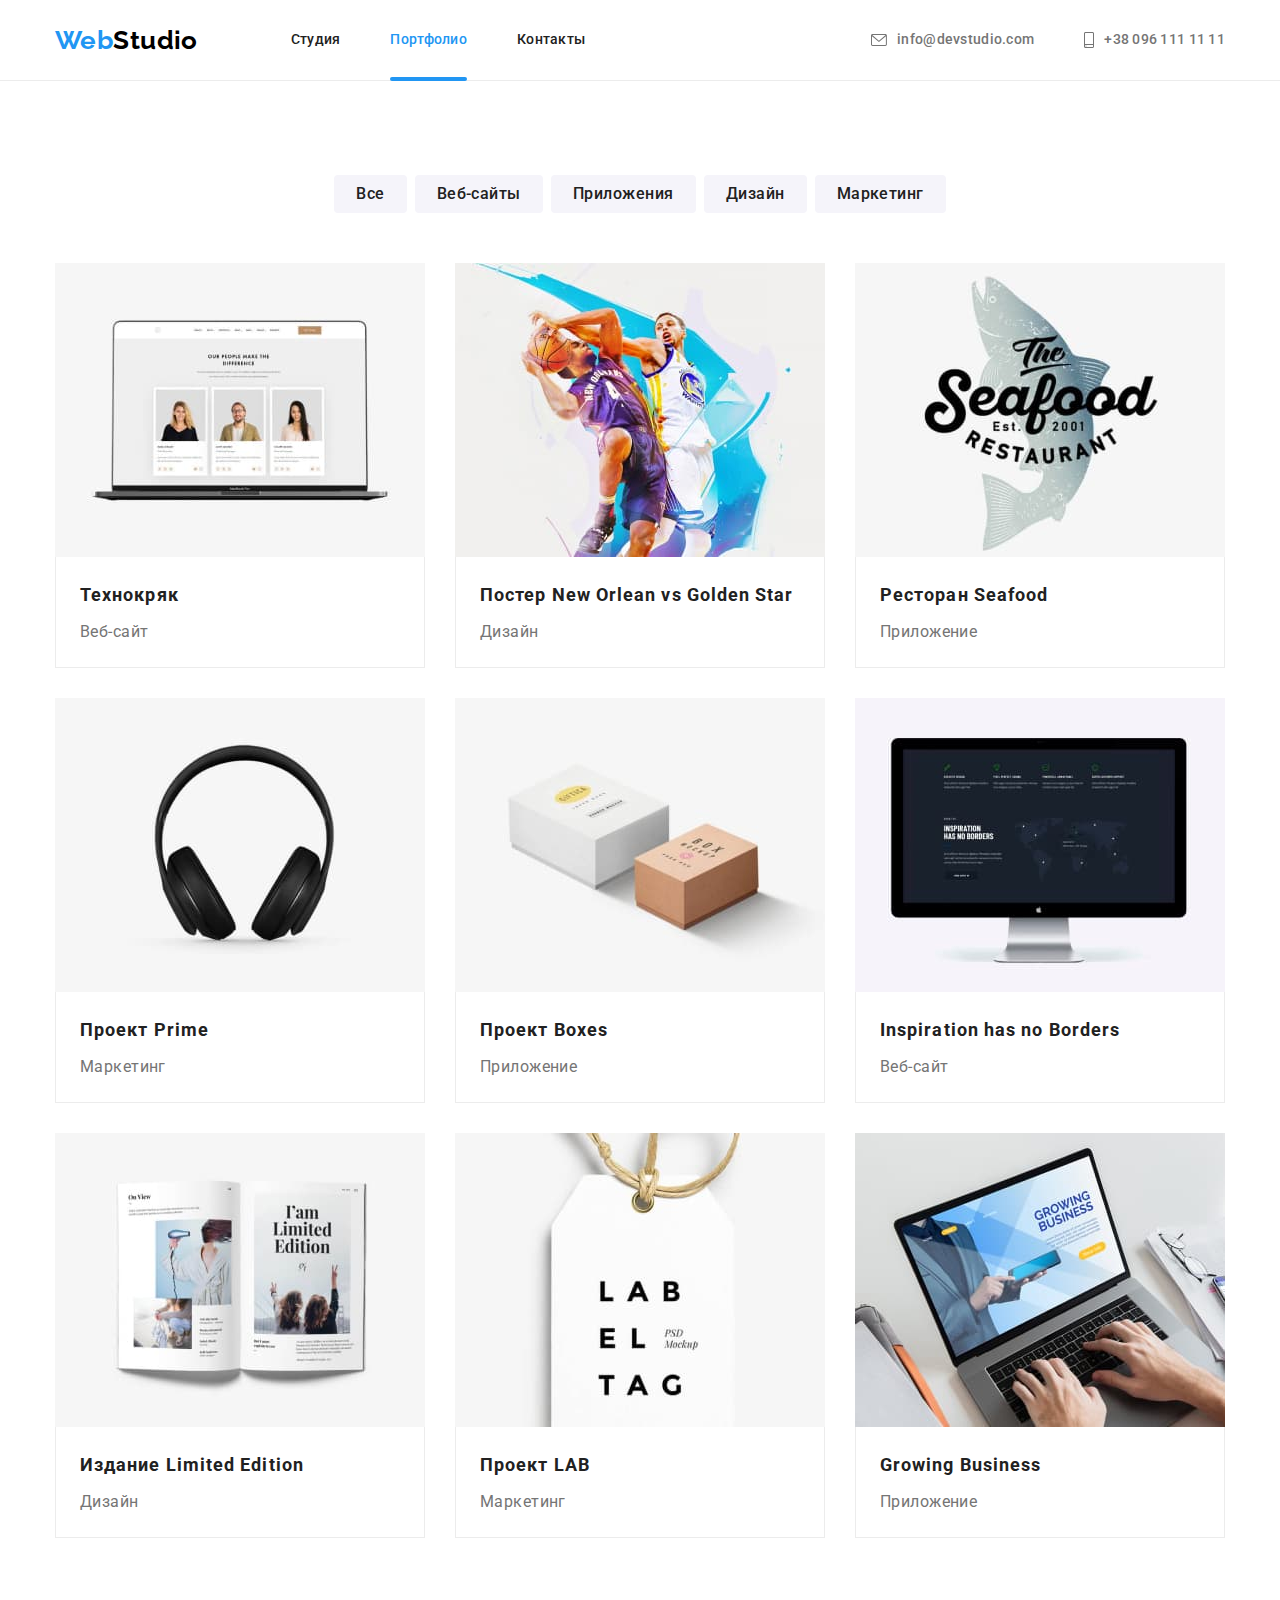
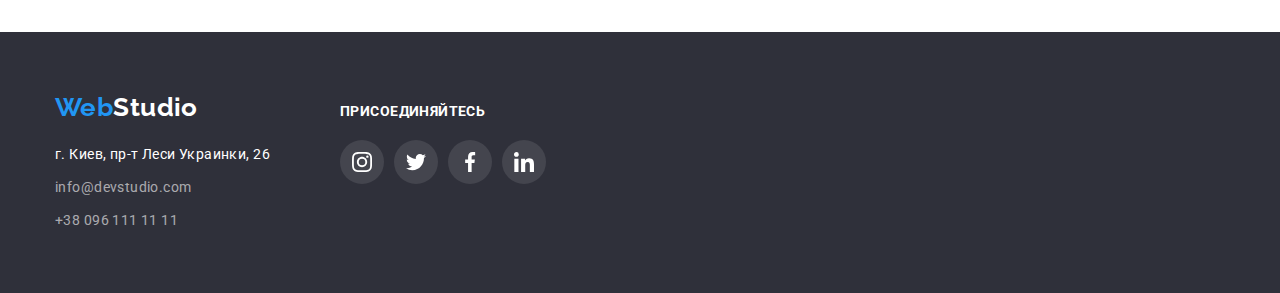
==== portfolio.html @ 558cffa9 "Main" ====
<!DOCTYPE html>
<html lang="ru">
  <head>
    <meta charset="UTF-8" />
    <meta http-equiv="X-UA-Compatible" content="IE=edge" />
    <meta name="viewport" content="width=device-width, initial-scale=1.0" />
    <title>Портфолио</title>
    <link
      rel="stylesheet"
      href="https://cdn.jsdelivr.net/npm/modern-normalize@1.1.0/modern-normalize.min.css"
    />
    <link rel="preconnect" href="https://fonts.googleapis.com" />
    <link rel="preconnect" href="https://fonts.gstatic.com" crossorigin />
    <link
      href="https://fonts.googleapis.com/css2?family=Raleway:wght@700&family=Roboto:wght@400;500;700;900&display=swap"
      rel="stylesheet"
    />
    <link rel="stylesheet" href="./css/styles.css" />
  </head>
  <body>
    <header class="header">
      <div class="head-wrapper container">
        <nav class="nav">
          <a class="logo" href="./index.html" lang="en"><span class="logo-web">Web</span>Studio</a>
          <ul class="menu-list list">
            <li class="menu-item">
              <a class="menu-link link" href="./index.html">Студия</a>
            </li>
            <li class="menu-item">
              <a class="menu-link link current" href="./portfolio.html">Портфолио</a>
            </li>
            <li class="menu-item"><a class="menu-link link" href="#">Контакты</a></li>
          </ul>
        </nav>
        <ul class="contact-list list">
          <li class="contact-item">
            <a class="contact-link link" href="mailto:info@devstudio.com"
              ><svg class="contact-link-icon" width="16" height="12">
                <use href="./images/sprite.svg#envelope"></use>
              </svg>
              info@devstudio.com</a
            >
          </li>
          <li class="contact-item">
            <a class="contact-link link" href="tel:+380961111111"
              ><svg class="contact-link-icon" width="10" height="16">
                <use href="./images/sprite.svg#smartphone"></use>
              </svg>
              +38 096 111 11 11</a
            >
          </li>
        </ul>
      </div>
    </header>
    <main>
      <section class="portfolio section">
        <div class="container">
          <h1 class="visually-hidden">Портфолио</h1>
          <ul class="portfolio-btn-list list">
            <li class="btn-list-item"><button class="portfolio-btn" type="button">Все</button></li>
            <li class="btn-list-item">
              <button class="portfolio-btn" type="button">Веб-сайты</button>
            </li>
            <li class="btn-list-item">
              <button class="portfolio-btn" type="button">Приложения</button>
            </li>
            <li class="btn-list-item">
              <button class="portfolio-btn" type="button">Дизайн</button>
            </li>
            <li class="btn-list-item">
              <button class="portfolio-btn" type="button">Маркетинг</button>
            </li>
          </ul>
          <ul class="portfolio-list list">
            <li class="portfolio-list-item">
              <a href="#" class="portfolio-link link"
                ><div class="portfolio-img-wrapper"><img
                  class="portfolio-img"
                  src="./images/section-portfolio/portfolio1.jpg"
                  alt="Технокряк"
                  height="294"
                  width="370"
                /><p class="img-overlay-text">Ресурс пропонує комплексні пропозиції з різним рівнем функціоналу та сервісів. Все це дозволить відвідувачу отримати вичерпні відомості про компанію чи приватну особу.</p></div>
                <div class="portfolio-item-wrapper">
                  <h2 class="portfolio-heading">Технокряк</h2>
                  <p class="portfolio-descr">Веб-сайт</p>
                </div></a
              >
            </li>
            <li class="portfolio-list-item">
              <a href="#" class="portfolio-link link"
                ><div class="portfolio-img-wrapper"><img
                  class="portfolio-img"
                  lang="en"
                  src="./images/section-portfolio/portfolio2.jpg"
                  alt="poster New Orlean vs
            Golden Star"
                  height="294"
                  width="370"
                /><p class="img-overlay-text">Ресурс пропонує комплексні пропозиції з різним рівнем функціоналу та сервісів. Все це дозволить відвідувачу отримати вичерпні відомості про компанію чи приватну особу.</p></div>
                <div class="portfolio-item-wrapper">
                  <h2 lang="en" class="portfolio-heading">Постер New Orlean vs Golden Star</h2>
                  <p class="portfolio-descr">Дизайн</p>
                </div></a
              >
            </li>
            <li class="portfolio-list-item">
              <a href="#" class="portfolio-link link"
                ><div class="portfolio-img-wrapper"><img
                  class="portfolio-img"
                  src="./images/section-portfolio/portfolio3.jpg"
                  alt="Ресторан сифуд"
                  height="294"
                  width="370"
                /><p class="img-overlay-text">Ресурс пропонує комплексні пропозиції з різним рівнем функціоналу та сервісів. Все це дозволить відвідувачу отримати вичерпні відомості про компанію чи приватну особу.</p></div>
                <div class="portfolio-item-wrapper">
                  <h2 lang="en" class="portfolio-heading">Ресторан Seafood</h2>
                  <p class="portfolio-descr">Приложение</p>
                </div></a
              >
            </li>
            <li class="portfolio-list-item">
              <a href="#" class="portfolio-link link"
                ><div class="portfolio-img-wrapper"><img
                  class="portfolio-img"
                  src="./images/section-portfolio/portfolio4.jpg"
                  alt="Проект прайм"
                  height="294"
                  width="370"
                /><p class="img-overlay-text">Ресурс пропонує комплексні пропозиції з різним рівнем функціоналу та сервісів. Все це дозволить відвідувачу отримати вичерпні відомості про компанію чи приватну особу.</p></div>
                <div class="portfolio-item-wrapper">
                  <h2 lang="en" class="portfolio-heading">Проект Prime</h2>
                  <p class="portfolio-descr">Маркетинг</p>
                </div></a
              >
            </li>
            <li class="portfolio-list-item">
              <a href="#" class="portfolio-link link"
                ><div class="portfolio-img-wrapper"><img
                  class="portfolio-img"
                  src="./images/section-portfolio/portfolio5.jpg"
                  alt="Проект боксез"
                  height="294"
                  width="370"
                /><p class="img-overlay-text">Ресурс пропонує комплексні пропозиції з різним рівнем функціоналу та сервісів. Все це дозволить відвідувачу отримати вичерпні відомості про компанію чи приватну особу.</p></div>
                <div class="portfolio-item-wrapper">
                  <h2 lang="en" class="portfolio-heading">Проект Boxes</h2>
                  <p class="portfolio-descr">Приложение</p>
                </div></a
              >
            </li>
            <li class="portfolio-list-item">
              <a href="#" class="portfolio-link link"
                ><div class="portfolio-img-wrapper"><img
                  class="portfolio-img"
                  lang="en"
                  src="./images/section-portfolio/portfolio6.jpg"
                  alt="Inspiration has no
            Borders"
                  height="294"
                  width="370"
                /><p class="img-overlay-text">Ресурс пропонує комплексні пропозиції з різним рівнем функціоналу та сервісів. Все це дозволить відвідувачу отримати вичерпні відомості про компанію чи приватну особу.</p></div>
                <div class="portfolio-item-wrapper">
                  <h2 lang="en" class="portfolio-heading">Inspiration has no Borders</h2>
                  <p class="portfolio-descr">Веб-сайт</p>
                </div></a
              >
            </li>
            <li class="portfolio-list-item">
              <a href="#" class="portfolio-link link"
                ><div class="portfolio-img-wrapper"><img
                  class="portfolio-img"
                  src="./images/section-portfolio/portfolio7.jpg"
                  alt="Издание Лимитед Единшн"
                  height="294"
                  width="370"
                /><p class="img-overlay-text">Ресурс пропонує комплексні пропозиції з різним рівнем функціоналу та сервісів. Все це дозволить відвідувачу отримати вичерпні відомості про компанію чи приватну особу.</p></div>
                <div class="portfolio-item-wrapper">
                  <h2 lang="en" class="portfolio-heading">Издание Limited Edition</h2>
                  <p class="portfolio-descr">Дизайн</p>
                </div></a
              >
            </li>
            <li class="portfolio-list-item">
              <a href="#" class="portfolio-link link"
                ><div class="portfolio-img-wrapper"><img
                  class="portfolio-img"
                  src="./images/section-portfolio/portfolio8.jpg"
                  alt="Проект ЛАБ"
                  height="294"
                  width="370"
                /><p class="img-overlay-text">Ресурс пропонує комплексні пропозиції з різним рівнем функціоналу та сервісів. Все це дозволить відвідувачу отримати вичерпні відомості про компанію чи приватну особу.</p></div>
                <div class="portfolio-item-wrapper">
                  <h2 lang="en" class="portfolio-heading">Проект LAB</h2>
                  <p class="portfolio-descr">Маркетинг</p>
                </div></a
              >
            </li>
            <li class="portfolio-list-item">
              <a href="#" class="portfolio-link link"
                ><div class="portfolio-img-wrapper"><img
                  class="portfolio-img"
                  src="./images/section-portfolio/portfolio9.jpg"
                  alt="Растущий бизнесс"
                  height="294"
                  width="370"
                /><p class="img-overlay-text">Ресурс пропонує комплексні пропозиції з різним рівнем функціоналу та сервісів. Все це дозволить відвідувачу отримати вичерпні відомості про компанію чи приватну особу.</p></div>
                <div class="portfolio-item-wrapper">
                  <h2 lang="en" class="portfolio-heading">Growing Business</h2>
                  <p class="portfolio-descr">Приложение</p>
                </div></a
              >
            </li>
          </ul>
        </div>
      </section>
    </main>
    <footer class="footer">
      <div class="footer-wrapper container">
        <div class="footer-wrapper-item">
          <a class="logo-footer" href="./index.html" lang="en"
            ><span class="logo-web">Web</span>Studio</a
          >
          <address class="adress">
            <ul class="adress-list list">
              <li class="adress-item">
                <a
                  class="adress-list-maps link"
                  href="https://goo.gl/maps/96DnFLnk3c7bB1Dx6"
                  target="_blank"
                  rel="noopener noreferrer"
                  >г. Киев, пр-т Леси Украинки, 26</a
                >
              </li>

              <li class="adress-item">
                <a class="adress-list-link link" href="mailto:info@devstudio.com"
                  >info@devstudio.com</a
                >
              </li>
              <li class="adress-item">
                <a class="adress-list-link link" href="tel:+380961111111">+38 096 111 11 11</a>
              </li>
            </ul>
          </address>
        </div>
        <div class="footer-wrapper-item">
          <h3 class="footer-paragraph">присоединяйтесь</h3>
          <ul class="social-list list social-list-footer">
            <li class="social-list-item">
              <a href="#" class="social-link-footer link">
                <svg class="social-list-icon-footer" width="20px" height="20px">
                  <use href="./images/sprite.svg#instagram"></use>
                </svg>
              </a>
            </li>
            <li class="social-list-item">
              <a href="#" class="social-link-footer link">
                <svg class="social-list-icon-footer" width="20px" height="20px">
                  <use href="./images/sprite.svg#twitter"></use>
                </svg>
              </a>
            </li>
            <li class="social-list-item">
              <a href="#" class="social-link-footer link">
                <svg class="social-list-icon-footer" width="20px" height="20px">
                  <use href="./images/sprite.svg#facebook"></use>
                </svg>
              </a>
            </li>
            <li class="social-list-item">
              <a href="#" class="social-link-footer link">
                <svg class="social-list-icon-footer" width="20px" height="20px">
                  <use href="./images/sprite.svg#linkedin"></use>
                </svg>
              </a>
            </li>
          </ul>
        </div>
      </div>
    </footer>
  </body>
</html>
---- css/styles.css ----
:root {
    --font-family-main: 'Roboto', sans-serif;
    --font-family-logo: 'Raleway', sans-serif;
    --main-text-color: #757575;
    --secondary-text-color: #212121;
    --logo-main-color: #2196F3;
    --logo-secondary-color: #000000;
    --body-main-color: #FFFFFF;
    --body-secondary-color: #2F303A;
    --body-third-color: #F5F4FA;
    --icon-background-color: #AFB1B8;
    --time-and-function: 250ms cubic-bezier(0.4, 0, 0.2, 1);
}
body {
    font-family: var(--font-family-main);
    background-color: var(--body-main-color);
    color: var(--secondary-text-color);
    font-size: 14px;
    letter-spacing: 0.03em;
}
/* ===== Normalize ====== */
h1, h2, h3, h4, h5, h6, p {
    margin: 0;
}
img {
    display: block;
    max-width: 100%;
    height: auto;
}
address {
    font-style:normal;
}
button {
    display: block;
    margin: 0 auto;
    cursor: pointer;
    color: var(--body-main-color);
    background-color: var(--logo-main-color);
    font-family: var(--font-family-main);
    border: none;
    border-radius: 4px;
}
.list {
    list-style: none;
    margin: 0;
    padding-left: 0;
}
.link {
    text-decoration: none;
    color: inherit;
}
.section {
    padding-top: 94px;
    padding-bottom: 94px;
}
.container {
    margin: 0 auto;
    width: 1200px;
    padding: 0 15px;
}
.visually-hidden {
    position: absolute;
    width: 1px;
    height: 1px;
    margin: -1px;
    border: 0;
    padding: 0;

    white-space: nowrap;
    clip-path: inset(100%);
    clip: rect(0 0 0 0);
    overflow: hidden;
}
/* ==================== header ======================= */
.link:hover,
.link:focus {
    color: var(--logo-main-color);
}
.header {
    background-color: var(--body-main-color);
    border-bottom: 1px solid #ECECEC;
}
.menu-link.current {
color: var(--logo-main-color);
}
.menu-link.current::after {
    position: absolute;
    display: block;
    bottom: -1px;
    height: 4px;
    width: 100%;
    content: '';
    background-color: var(--logo-main-color);
    border-radius: 2px;
}
.head-wrapper {
    display: flex;
}
.nav {
    display: flex; 
    align-items: center;
    justify-content: flex-start;
}
.logo {
    font-family: var(--font-family-logo);
    font-weight: 700;
    font-size: 26px;
    line-height: 1.19;
    text-decoration: none;
    color: var(--logo-secondary-color);

    margin-right: 93px;
}
.logo-web {
    color: var(--logo-main-color);
}
.menu-list {
    display: flex;
}
.menu-item {
    margin-right: 50px;
}
.menu-link {
    position: relative;
    font-family: var(--font-family-main);
    font-weight: 500;
    line-height: 1.14;
    letter-spacing: 0.02em;
    display: block;
    padding: 32px 0;

    transition: color var(--time-and-function);
}
.contact-list {
    display: flex;
    align-items: center;
    margin-left: auto;
}
.contact-item:not(:last-child) {
    margin-right: 50px;
}
.contact-link {
    font-family: var(--font-family-main);
    font-weight: 500;
    line-height: 1.14;
    letter-spacing: 0.02em;

    color: var(--main-text-color);

    display: flex;
    align-items: center;

    transition: color var(--time-and-function);
}
.contact-link-icon {
    fill: currentColor;
    margin-right: 10px;
}
/* ============== HERO ============== */
.hero {
    background-color: #c4c4c4;
    max-width: 1600px;
    height: 600px;
    padding-top: 200px;
    padding-bottom: 200px;
    margin: 0 auto;

    background-image: linear-gradient(rgba(47, 48, 58, 0.4), rgba(47, 48, 58, 0.4)), url(../images/hero.jpg);
    background-size: cover;
    background-repeat: no-repeat;
    background-position: center;
}
.hero-head {
    font-weight: 900;
    font-size: 44px;
    line-height: 1.36;
    text-align: center;
    letter-spacing: 0.06em;
    text-transform: uppercase;

    color: var(--body-main-color);
    width: 696px;
    margin: 0 auto;
}
.hero-btn {
    font-weight: 700;
    font-size: 16px;
    line-height: 1.88;
    align-items: center;
    letter-spacing: 0.06em;

    margin-top: 30px;
    padding: 10px 32px;
    border-radius: 4px;
    transition: background-color var(--time-and-function);
}
.hero-btn:hover, .hero-btn:focus {
    background-color: #188CE8;
}
/* ============== bonuses ============== */
.h-bonuses {
    font-size: 14px;
    line-height: 1.42;
    text-transform: uppercase;

    margin-bottom: 10px;
}
.bonuses-descr {
    display: flex;
    align-items: center;
}
.bonuses-item:not(:last-child) {
    margin-right: 30px;
}
.bonuses-item {
    width: 270px;
}
.bonuses-item::before {
    content: '';
    height: 120px;
    width: 270px;
    background-color: var(--body-third-color);
    background-repeat: no-repeat;
    background-position: center center;
    display: inline-block;
    margin-bottom: 30px;
}
.bonuses-item:nth-child(1):before {
    content: '';
    background-image: url(../images/icons/antenna.svg);
}
.bonuses-item:nth-child(2):before {
    content: '';
    background-image: url(../images/icons/clock.svg);
}
.bonuses-item:nth-child(3):before {
    content: '';
    background-image: url(../images/icons/diagram.svg);
}
.bonuses-item:nth-child(4):before {
    content: '';
    background-image: url(../images/icons/astronaut.svg);
}
.descr-bonuses {
    line-height: 1.71;
    font-weight: 400px;

    color: var(--main-text-color);
}
/* ============= what-we-do =============== */
.what-we-do {
    padding-top: 0;
}
.main-heading {
    font-size: 36px;
    line-height: 1.17;
    text-align: center;

    margin-bottom: 50px;
}
.box-list {
    display: flex;
}
.box-list-item:not(:last-child) {
    margin-right: 30px;
}
.box-wrapper {
    position: relative;
}
.box-header {
    position: absolute;
    display: flex;
    justify-content: center;
    align-items: center;
    width: 100%;
    height: 70px;
    bottom: 0;
    background-color: rgba(47, 48, 58, 0.8);

    font-weight: 700;
    line-height: 1.14;
    text-transform: uppercase;

    color: var(--body-main-color);
}
/* ============= team =============== */
.team {
    background-color: var(--body-third-color);
}

.team-list-member:not(:last-child) {
    margin-right: 30px;
}
.team-list {
    display: flex;
}
.team-wrapper {
    border: 1px solid #ECECEC;
    border-radius: 0px 0px 4px 4px;
    border-top: none;

    padding-top: 30px;
    padding-bottom: 30px;
}
.team-names {
    font-weight: 500;
    font-size: 16px;
    line-height: 1.19;
    text-align: center;

    margin-bottom: 10px;
}
.team-position {
    font-size: 16px;
    line-height: 1.19;
    text-align: center;

    color: var(--main-text-color);
}
.team-list-member {
    background-color: var(--body-main-color);
    box-shadow: 0px 1px 3px rgba(0, 0, 0, 0.12), 0px 1px 1px rgba(0, 0, 0, 0.14), 0px 2px 1px rgba(0, 0, 0, 0.2);
    border-radius: 0px 0px 4px 4px;
}
.social-list {
    display: flex;
    justify-content: center;
    gap: 10px;
    margin-top: 16px;
}
.social-list-item {
    height: 44px;
    width: 44px;
}
.social-link {
    display: flex;
    align-items: center;
    justify-content: center;
    
    width: 100%;
    height: 100%;
    border-radius: 50%;
    color: var(--icon-background-color);

    transition: color var(--time-and-function), background-color var(--time-and-function);
}
.social-list-icon {
    fill: currentColor;
}
.social-link:hover, .social-link:focus {
    background-color: var(--logo-main-color);
    color: var(--body-main-color);
}
/* ============= CLIENTS ============= */
.client-list {
    display: flex;
    justify-content: center;
    gap: 30px;
}
.client-list-link {
    display: flex;
    align-items: center;
    justify-content: center;
    
    width: 170px;
    height: 92px;
    border: 1px solid var(--icon-background-color);
    border-radius: 4px;
    color: var(--icon-background-color);

    transition: border-color var(--time-and-function), color var(--time-and-function);
}

.client-list-icon {
    fill: currentColor;
}
.client-list-link:hover, .client-list-link:focus {
    border-color:  var(--logo-main-color);
    color: var(--logo-main-color);
}
 /* ============= footer ========= */
.footer {
    background-color: var(--body-secondary-color);
    padding: 60px 0;
}
.logo-footer {
    font-family: var(--font-family-logo);
    font-weight: 700;
    font-size: 26px;
    line-height: 1.19;
    text-decoration: none;

    color: var(--body-main-color);
    margin-bottom: 20px;
    display: block;
}
.adress-item:not(:last-child) {
    margin-bottom: 9px;
}
.adress-list {
    line-height: 1.71;
}
.adress-list-maps {
    color: var(--body-main-color);
    transition: color var(--time-and-function);
}
.adress-list-link {
    color: #FFFFFF99;
    transition: color var(--time-and-function);
}
.footer-paragraph {
    font-weight: 700;
    font-size: 14px;
    line-height: 1.14;
    text-transform: uppercase;
    color: var(--body-main-color);
}
.footer-wrapper {
    display: flex;
    align-items: baseline;
}
.social-link-footer {
    display: flex;
    justify-content: center;
    align-items: center;
    width: 100%;
    height: 100%;
    border-radius: 50%;
    background-color: rgba(255, 255, 255, 0.1);
    color: var(--body-main-color);

    transition: background-color var(--time-and-function);
}
.social-list-icon-footer {
    fill: var(--body-main-color);
}
.social-link-footer:hover, .social-link-footer:focus {
    background-color: var(--logo-main-color);
}
.footer-wrapper-item:not(:last-child) {
    margin-right: 70px;
}
.social-list-footer {
    margin-top: 20px;
}
/* ======================== MODAL ==================== */
.backdrop.is-hidden {
    visibility: hidden;
    opacity: 0;
    pointer-events: none;
    transform: rotate(-90deg) scale(3);

}

.backdrop {
    position: fixed;
    display: flex;
    justify-content: center;
    align-items: center;
    top: 0;
    left: 0;
    width: 100%;
    height: 100%;
    background-color: rgba(0, 0, 0, 0.2);

    transition: opacity var(--time-and-function), transform var(--time-and-function), visibility var(--time-and-function);
}

.modal {
    position: relative;
    background-color: var(--body-main-color);
    box-shadow: 0px 1px 3px rgba(0, 0, 0, 0.12), 0px 1px 1px rgba(0, 0, 0, 0.14), 0px 2px 1px rgba(0, 0, 0, 0.2);
    border-radius: 4px;
    width: 528px;
    height: 581px;
}

.modal-close-btn {
    display: flex;
    justify-content: center;
    align-items: center;

    position: absolute;
    top: 8px;
    right: 8px;

    width: 30px;
    height: 30px;
    background-color: transparent;
    border: 1px solid rgba(0, 0, 0, 0.1);
    border-radius: 50%;
}
.modal-close-icon {
    fill: var(--logo-secondary-color);
}
/* ======== portfolio  ============
body*/
.portfolio-btn {
    font-family: inherit;
    font-weight: 500;
    font-size: 16px;
    line-height: 1.62;
    cursor: pointer;
    letter-spacing: 0.03em;

    color: var(--secondary-text-color);
    background-color: var(--body-third-color);

    padding: 6px 22px;
    border: transparent;
    border-radius: 4px;
    transition: color var(--time-and-function), background-color var(--time-and-function), box-shadow var(--time-and-function);
}
.portfolio-btn:hover, .portfolio-btn:focus {
    background-color: var(--logo-main-color);
    color: var(--body-main-color);
    box-shadow: 0px 3px 1px rgba(0, 0, 0, 0.1), 0px 1px 2px rgba(0, 0, 0, 0.08), 0px 2px 2px rgba(0, 0, 0, 0.12);
}
.portfolio-btn-list {
    display: flex;
    justify-content: center; 
}
.btn-list-item:not(:last-child) {
    margin-right: 8px;
}
.portfolio-list {
    margin-top: 50px;
    display: flex;
    flex-wrap: wrap;
    gap: 30px;
}
.portfolio-list-item {
    background-color: var(--body-main-color);
}
.portfolio-link {
    display: block;
    transition: box-shadow var(--time-and-function);
}
.portfolio-link:hover, .portfolio-link:focus {
    box-shadow: 0px 1px 1px rgba(0, 0, 0, 0.12), 0px 4px 4px rgba(0, 0, 0, 0.06), 1px 4px 6px rgba(0, 0, 0, 0.16);
}
.portfolio-heading {
    font-size: 18px;
    line-height: 2;
    letter-spacing: 0.06em;
    color: var(--secondary-text-color);

    margin-bottom: 4px;
}
.portfolio-descr {
    font-size: 16px;
    line-height: 1.88;

    color: var(--main-text-color);
}
.portfolio-item-wrapper {
    border: 1px solid #ECECEC;
    border-top: none;
    padding: 20px 24px;
}
.portfolio-img-wrapper {
    position: relative;
    overflow: hidden;
    
    
}
.img-overlay-text {
    position: absolute;
    top: 0;

    display: block;
    padding: 63px 24px;
    height: 100%;
    width: 100%;
    transform: translate(0, 101%);
    font-weight: 400;
    font-size: 18px;
    line-height: 1.56;

    transition: transform var(--time-and-function);
    
    background-color: rgba(33, 150, 243, 0.9);
    color: var(--body-main-color);
}
.portfolio-link:hover .img-overlay-text,
.portfolio-link:focus .img-overlay-text {
    transform: translate(0, 0);
}
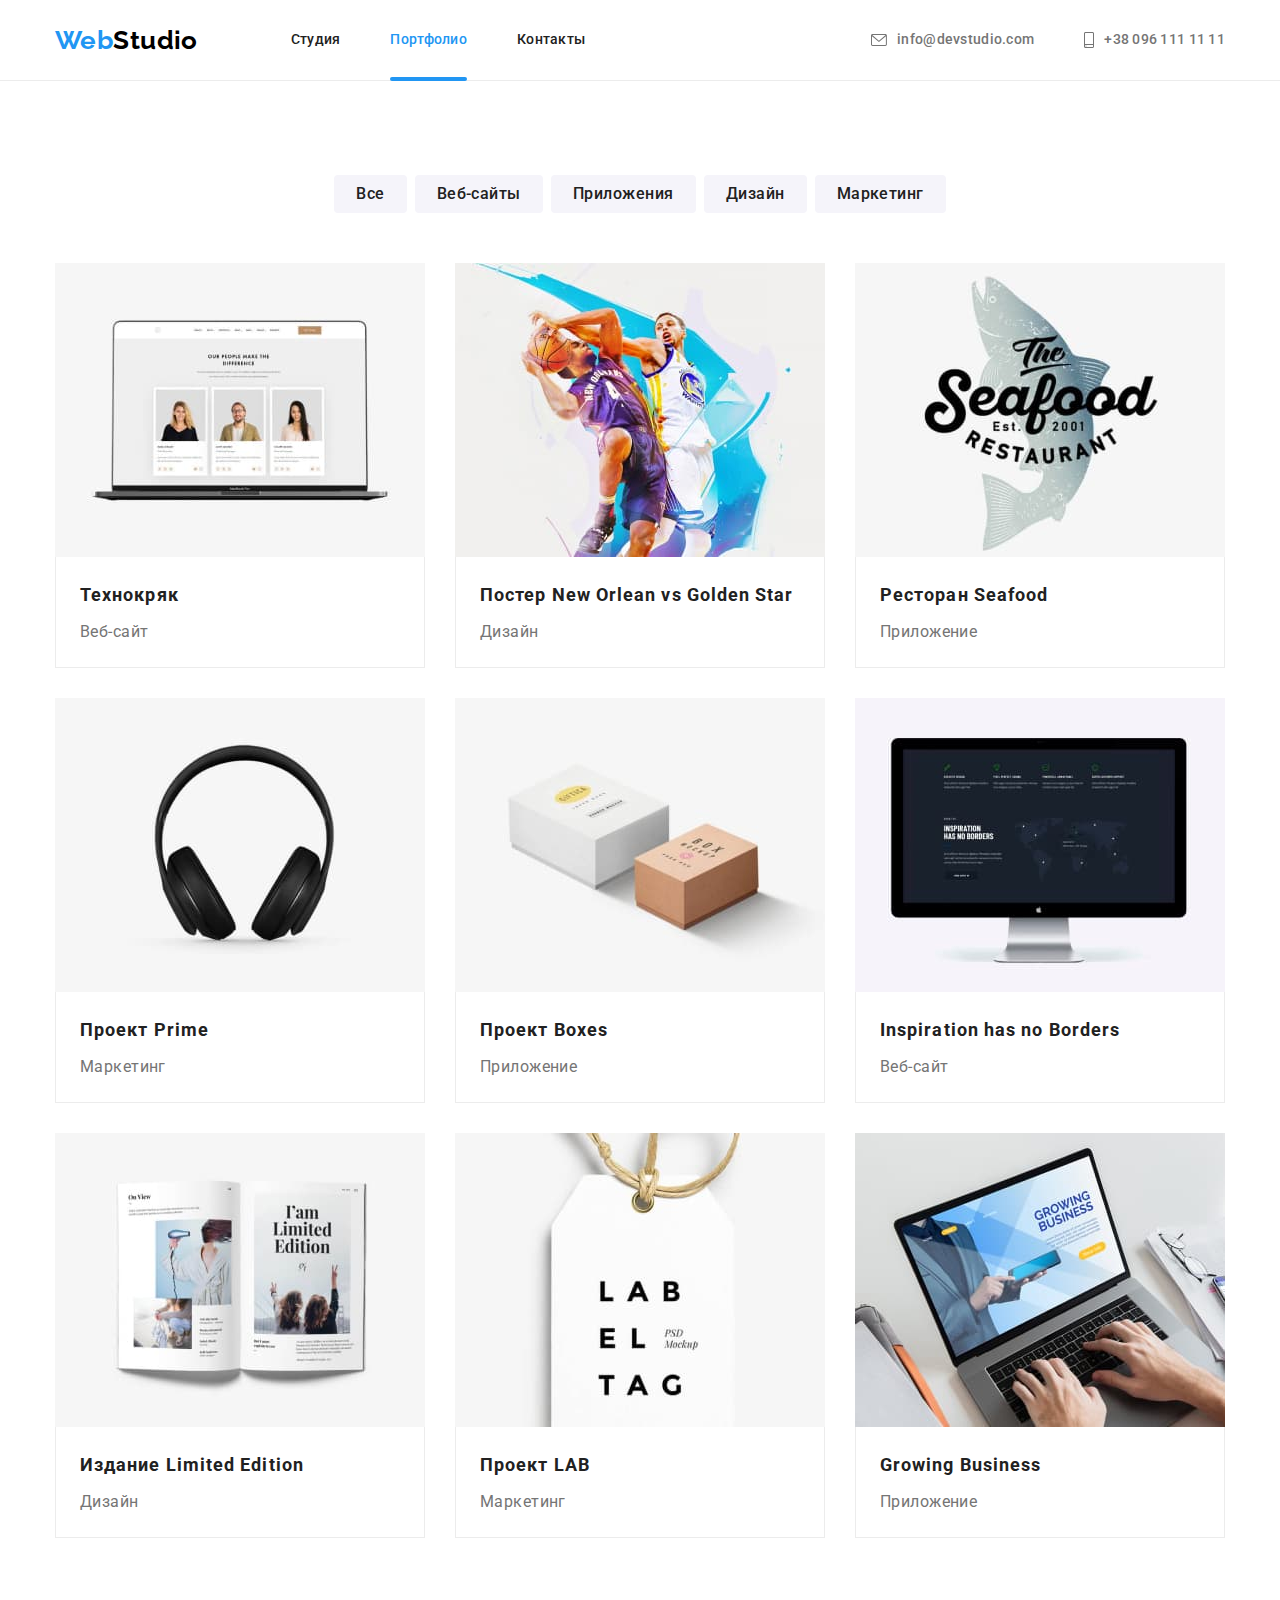
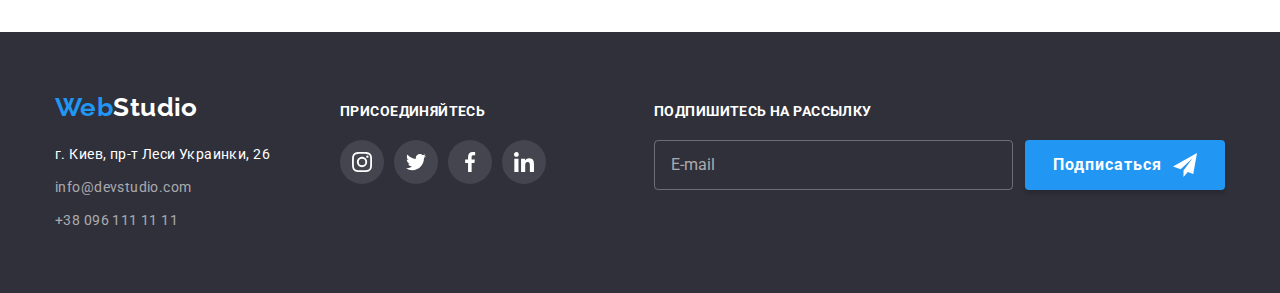
==== commit 688c9ba5: "HW is DONE!" ====
--- a/portfolio.html
+++ b/portfolio.html
@@ -216,68 +216,76 @@
       </section>
     </main>
     <footer class="footer">
-      <div class="footer-wrapper container">
-        <div class="footer-wrapper-item">
-          <a class="logo-footer" href="./index.html" lang="en"
-            ><span class="logo-web">Web</span>Studio</a
-          >
-          <address class="adress">
-            <ul class="adress-list list">
-              <li class="adress-item">
-                <a
-                  class="adress-list-maps link"
-                  href="https://goo.gl/maps/96DnFLnk3c7bB1Dx6"
-                  target="_blank"
-                  rel="noopener noreferrer"
-                  >г. Киев, пр-т Леси Украинки, 26</a
-                >
-              </li>
+			<div class="footer-wrapper container">
+				<div class="footer-wrapper-item">
+					<a class="logo-footer" href="./index.html" lang="en"><span class="logo-web">Web</span>Studio</a>
+					<address class="adress">
+						<ul class="adress-list list">
+							<li class="adress-item">
+								<a
+									class="adress-list-maps link"
+									href="https://goo.gl/maps/96DnFLnk3c7bB1Dx6"
+									target="_blank"
+									rel="noopener noreferrer"
+									>г. Киев, пр-т Леси Украинки, 26</a
+								>
+							</li>
 
-              <li class="adress-item">
-                <a class="adress-list-link link" href="mailto:info@devstudio.com"
-                  >info@devstudio.com</a
-                >
-              </li>
-              <li class="adress-item">
-                <a class="adress-list-link link" href="tel:+380961111111">+38 096 111 11 11</a>
-              </li>
-            </ul>
-          </address>
-        </div>
-        <div class="footer-wrapper-item">
-          <h3 class="footer-paragraph">присоединяйтесь</h3>
-          <ul class="social-list list social-list-footer">
-            <li class="social-list-item">
-              <a href="#" class="social-link-footer link">
-                <svg class="social-list-icon-footer" width="20px" height="20px">
-                  <use href="./images/sprite.svg#instagram"></use>
-                </svg>
-              </a>
-            </li>
-            <li class="social-list-item">
-              <a href="#" class="social-link-footer link">
-                <svg class="social-list-icon-footer" width="20px" height="20px">
-                  <use href="./images/sprite.svg#twitter"></use>
-                </svg>
-              </a>
-            </li>
-            <li class="social-list-item">
-              <a href="#" class="social-link-footer link">
-                <svg class="social-list-icon-footer" width="20px" height="20px">
-                  <use href="./images/sprite.svg#facebook"></use>
-                </svg>
-              </a>
-            </li>
-            <li class="social-list-item">
-              <a href="#" class="social-link-footer link">
-                <svg class="social-list-icon-footer" width="20px" height="20px">
-                  <use href="./images/sprite.svg#linkedin"></use>
-                </svg>
-              </a>
-            </li>
-          </ul>
-        </div>
-      </div>
-    </footer>
+							<li class="adress-item">
+								<a class="adress-list-link link" href="mailto:info@devstudio.com">info@devstudio.com</a>
+							</li>
+							<li class="adress-item">
+								<a class="adress-list-link link" href="tel:+380961111111">+38 096 111 11 11</a>
+							</li>
+						</ul>
+					</address>
+				</div>
+				<div class="footer-wrapper-item">
+					<p class="footer-paragraph">присоединяйтесь</p>
+					<ul class="social-list list social-list-footer">
+						<li class="social-list-item">
+							<a href="#" class="social-link-footer link">
+								<svg class="social-list-icon-footer" width="20px" height="20px">
+									<use href="./images/sprite.svg#instagram"></use>
+								</svg>
+							</a>
+						</li>
+						<li class="social-list-item">
+							<a href="#" class="social-link-footer link">
+								<svg class="social-list-icon-footer" width="20px" height="20px">
+									<use href="./images/sprite.svg#twitter"></use>
+								</svg>
+							</a>
+						</li>
+						<li class="social-list-item">
+							<a href="#" class="social-link-footer link">
+								<svg class="social-list-icon-footer" width="20px" height="20px">
+									<use href="./images/sprite.svg#facebook"></use>
+								</svg>
+							</a>
+						</li>
+						<li class="social-list-item">
+							<a href="#" class="social-link-footer link">
+								<svg class="social-list-icon-footer" width="20px" height="20px">
+									<use href="./images/sprite.svg#linkedin"></use>
+								</svg>
+							</a>
+						</li>
+					</ul> </div
+				><div class="footer-wrapper-item"
+					><p class="footer-mailing">Подпишитесь на рассылку</p
+					><form class="send-email-wrapper"
+						><input
+							type="email"
+							class="footer-email-form"
+							name="Email"
+							placeholder="E-mail"
+							required
+							autocomplete="off" /><button type="submit" class="send-email-btn"
+							>Подписаться<svg class="send-email-icon" width="24" height="24">
+								<use href="./images/icons/icons.svg#send"></use></svg></button></form
+				></div>
+			</div>
+		</footer>
   </body>
 </html>
--- a/css/styles.css
+++ b/css/styles.css
@@ -243,7 +243,7 @@
 }
 .descr-bonuses {
     line-height: 1.71;
-    font-weight: 400px;
+    font-weight: 400;
 
     color: var(--main-text-color);
 }
@@ -440,8 +440,68 @@
 .footer-wrapper-item:not(:last-child) {
     margin-right: 70px;
 }
+.footer-wrapper-item:last-child {
+    margin-left: auto;
+}
 .social-list-footer {
     margin-top: 20px;
+}
+.footer-mailing {
+    font-weight: 700;
+    font-size: 14px;
+    line-height: 1.14;
+    text-transform: uppercase;
+    color: var(--body-main-color);
+    margin-bottom: 20px;
+}
+.send-email-wrapper {
+    display: flex;
+}
+.send-email-btn {
+    display: flex;
+    align-items: center;
+    justify-content: space-between;
+    width: 200px;
+    height: 50px;
+    padding: 10px 28px;
+    box-shadow: 0px 4px 4px rgba(0, 0, 0, 0.15);
+
+    font-weight: 700;
+    font-size: 16px;
+    line-height: 1.88;
+    letter-spacing: 0.06em;
+
+    transition: background-color var(--time-and-function), box-shadow var(--time-and-function);
+}
+.send-email-btn:hover, .send-email-btn:focus {
+    background-color: #188CE8;
+    box-shadow: 0px 4px 4px rgba(0, 0, 0, 0.15);
+}
+.send-email-icon {
+    fill: currentColor;
+}
+.footer-email-form {
+    border: 1px solid rgba(255, 255, 255, 0.3);
+    box-shadow: (0px 4px 4px rgba(0, 0, 0, 0.15));
+    border-radius: 4px;
+    height: 50px;
+    width: 359px;
+    margin-right: 12px;
+    padding-left: 16px;
+    background-color: transparent;
+    outline: none;
+
+    color: var(--body-main-color);
+    transition: border-color var(--time-and-function);
+}
+.footer-email-form:focus, .footer-email-form:hover {
+    border-color: var(--logo-main-color);
+}
+.footer-email-form::placeholder {
+    font-weight: 400;
+    font-size: 16px;
+    line-height: 1.25;
+    color: rgba(255, 255, 255, 0.6);
 }
 /* ======================== MODAL ==================== */
 .backdrop.is-hidden {
@@ -473,8 +533,9 @@
     border-radius: 4px;
     width: 528px;
     height: 581px;
-}
-
+
+    padding: 40px;
+}
 .modal-close-btn {
     display: flex;
     justify-content: center;
@@ -489,9 +550,154 @@
     background-color: transparent;
     border: 1px solid rgba(0, 0, 0, 0.1);
     border-radius: 50%;
+    color: var(--logo-secondary-color);
+    transition: color var(--time-and-function);
+}
+.modal-close-btn:focus, .modal-close-btn:hover {
+    color:var(--logo-main-color);
 }
 .modal-close-icon {
-    fill: var(--logo-secondary-color);
+    fill: currentColor;
+}
+.form-header {
+    font-weight: 700;
+    font-size: 20px;
+    line-height: 1.15;
+    text-align: center;
+    margin-bottom: 12px;
+}
+.form-label {
+    display: flex;
+    flex-direction: column;
+}
+.label-text {
+    font-weight: 400;
+    font-size: 12px;
+    line-height: 1.17;
+    letter-spacing: 0.01em;
+    margin-bottom: 4px;
+    transition: color var(--time-and-function);
+    color: var(--main-text-color);
+}
+.form-input {
+    display: block;
+    width: 100%;
+    height: 40px;
+    font-size: 14px;
+    line-height: 1.14;
+    margin-bottom: 10px;
+
+    outline: none;
+    padding: 12px 12px 12px 42px;
+    border: 1px solid rgba(33, 33, 33, 0.2);
+    border-radius: 4px;
+
+    transition: color var(--time-and-function), border-color var(--time-and-function);
+}
+.form-input:focus-within, .form-input:hover {
+    border-color: var(--logo-main-color);
+    color: var(--logo-main-color);
+}
+.form-field {
+    position: relative;
+}
+.form-input-icon {
+    position: absolute;
+    top: 50%;
+    left: 12px;
+    transform: translateY(-75%);
+    transition: fill var(--time-and-function);
+}
+.form-input:focus-within + .form-input-icon , .form-input:hover + .form-input-icon {
+    fill: var(--logo-main-color);
+}
+
+.form-comment {
+    border: 1px solid rgba(33, 33, 33, 0.2);
+    border-radius: 4px;
+    width: 100%;
+    height: 120px;
+    resize: none;
+    padding: 12px 16px;
+    margin-bottom: 20px;
+
+    font-weight: 400;
+    font-size: 14px;
+    line-height: 1.14;
+    letter-spacing: 0.01em;
+    outline: none;
+
+    transition: color var(--time-and-function), border-color var(--time-and-function);
+}
+.form-label:focus-within .form-comment, .form-label:hover .form-comment {
+    border-color: var(--logo-main-color);
+    color: var(--logo-main-color)
+}
+.form-comment::placeholder {
+    font-weight: 400;
+    font-size: 14px;
+    line-height: 1.14;
+    letter-spacing: 0.01em;
+    color: rgba(117, 117, 117, 0.5);
+}
+.deal-label {
+    font-weight: 400;
+    font-size: 14px;
+    line-height: 1.71;
+    color: var(--main-text-color);
+    padding-left: 35px;
+    margin-bottom: 30px;
+
+    display: flex;
+    position: relative;
+    align-items: center;
+}
+.check-icon {
+    position: absolute;
+    visibility: hidden;
+    opacity: 0;
+    top: 50%;
+    left: 13px;
+    transform: translateY(-50%);
+    transition:  visibility var(--time-and-function), opacity var(--time-and-function);
+}
+.unchecked-icon {
+    position: absolute;
+    opacity: 1;
+    top: 50%;
+    left: 13px;
+    transform: translateY(-50%);
+    background-color: var(--body-main-color);
+    transition: visibility var(--time-and-function), opacity var(--time-and-function);
+}
+.deal-checkbox:checked ~ .unchecked-icon {
+    visibility: hidden;
+    opacity: 0;
+    transform: scale(0);
+}
+.deal-checkbox:checked ~ .check-icon {
+    visibility: visible;
+    opacity: 1;
+}
+.deal {
+    font-weight: 400;
+    font-size: 14px;
+    line-height: 1.71;
+    color: var(--logo-main-color);
+}
+.modal-send-btn {
+    font-weight: 700;
+    font-size: 16px;
+    line-height: 1.88;
+    letter-spacing: 0.06em;
+    color: var(--body-main-color);
+    
+    padding: 10px 55px;
+    transition: background-color var(--time-and-function), box-shadow var(--time-and-function);
+}
+.modal-send-btn:hover, .modal-send-btn:focus {
+    background-color: #188CE8;
+    box-shadow: 0px 4px 4px rgba(0, 0, 0, 0.15);
 }
 /* ======== portfolio  ============
 body*/
